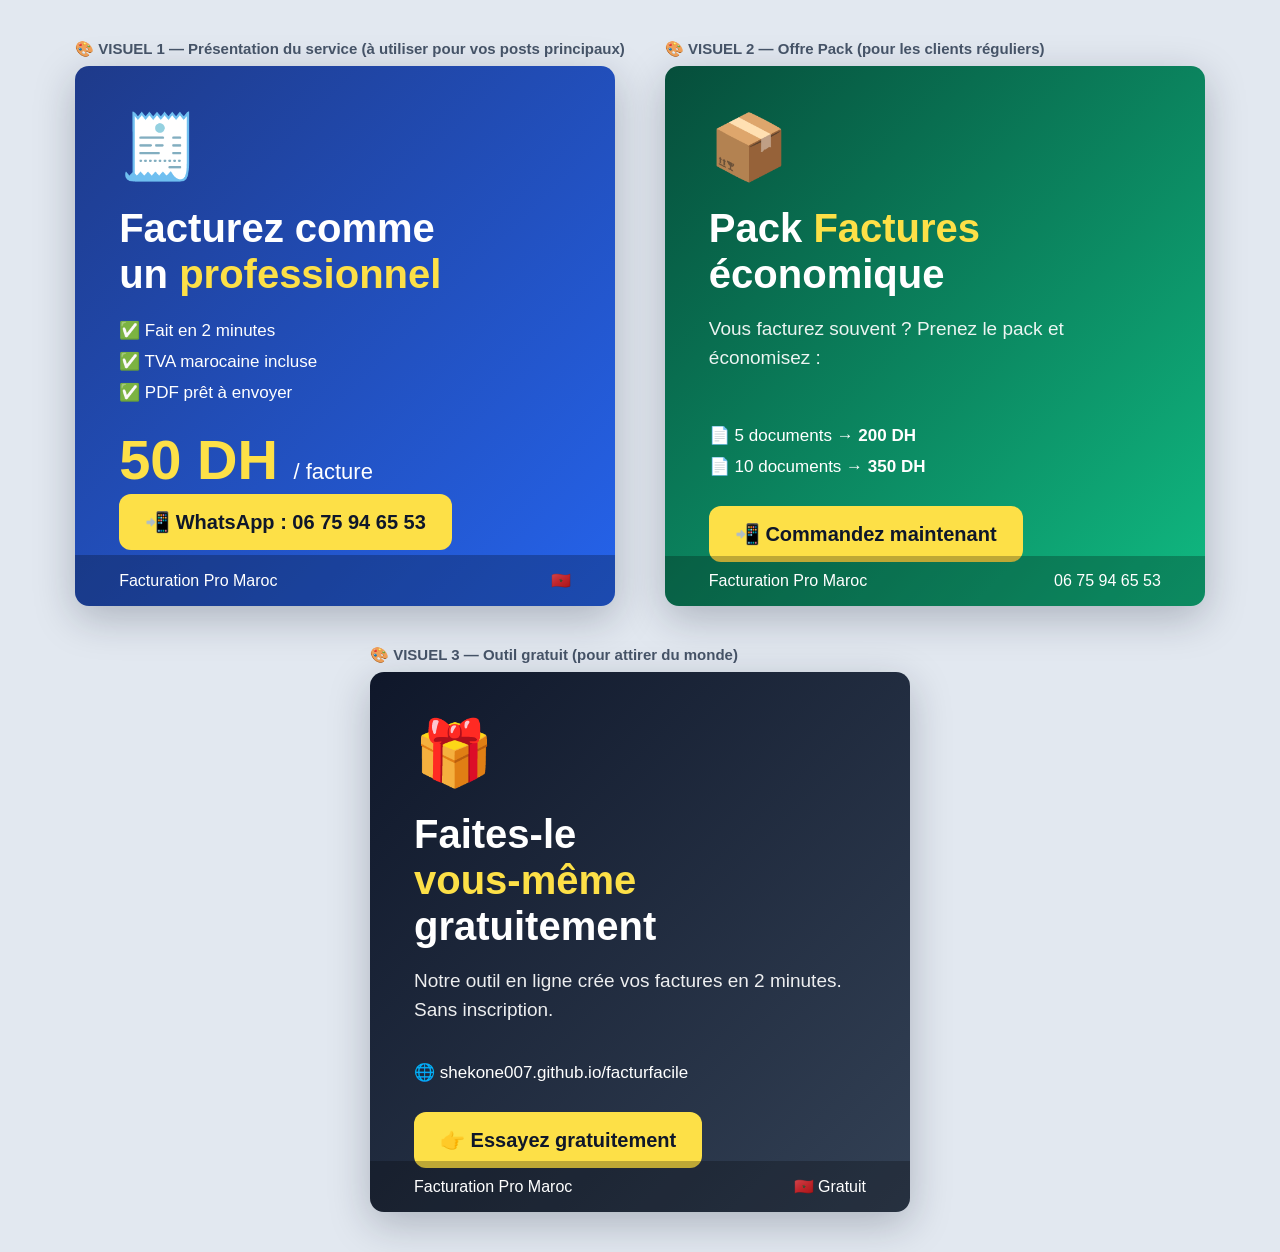
==== visuels/visuels.html @ 0ee47828 "Ajout visuels Facebook (3 PNG) + guide Facebook complet (7 posts, reponses types)" ====
<!DOCTYPE html>
<html lang="fr">
<head>
  <meta charset="UTF-8">
  <title>Visuels Facebook – Facturation Pro Maroc</title>
  <style>
    * { margin: 0; padding: 0; box-sizing: border-box; font-family: 'Segoe UI', Arial, sans-serif; }
    body { background: #e2e8f0; padding: 40px; }
    .wrap { display: flex; flex-wrap: wrap; gap: 40px; justify-content: center; }
    .label { width: 100%; font-size: 15px; color: #475569; margin-bottom: 8px; font-weight: 600; }
    .card-box { display: flex; flex-direction: column; }

    /* Visuel carré 1080x1080 (post Facebook) */
    .post {
      width: 540px; height: 540px; border-radius: 14px; overflow: hidden;
      box-shadow: 0 12px 40px rgba(15,23,42,.25); display: flex; flex-direction: column;
      padding: 44px; color: #fff; position: relative;
    }
    .post.blue { background: linear-gradient(135deg, #1e3a8a 0%, #2563eb 100%); }
    .post.green { background: linear-gradient(135deg, #064e3b 0%, #10b981 100%); }
    .post.dark { background: linear-gradient(135deg, #0f172a 0%, #334155 100%); }

    .post .ico { font-size: 64px; margin-bottom: 20px; }
    .post h1 { font-size: 40px; line-height: 1.15; margin-bottom: 18px; font-weight: 800; }
    .post h1 span { color: #fde047; }
    .post .sub { font-size: 19px; opacity: .92; line-height: 1.5; margin-bottom: 24px; flex: 1; }
    .post .list { list-style: none; margin-bottom: 24px; }
    .post .list li { font-size: 17px; padding: 5px 0; }
    .post .cta {
      background: #fde047; color: #0f172a; padding: 16px 26px; border-radius: 12px;
      font-size: 20px; font-weight: 800; text-align: center; display: inline-block; align-self: flex-start;
    }
    .post .price { font-size: 56px; font-weight: 800; color: #fde047; line-height: 1; margin-bottom: 6px; }
    .post .price small { font-size: 22px; color: #fff; font-weight: 500; }
    .post .footer-bar {
      position: absolute; bottom: 0; left: 0; right: 0; background: rgba(0,0,0,.25);
      padding: 16px 44px; font-size: 16px; display: flex; justify-content: space-between; align-items: center;
    }
  </style>
</head>
<body>
<div class="wrap">

  <div class="card-box">
    <div class="label">🎨 VISUEL 1 — Présentation du service (à utiliser pour vos posts principaux)</div>
    <div class="post blue">
      <div class="ico">🧾</div>
      <h1>Facturez comme<br>un <span>professionnel</span></h1>
      <ul class="list">
        <li>✅ Fait en 2 minutes</li>
        <li>✅ TVA marocaine incluse</li>
        <li>✅ PDF prêt à envoyer</li>
      </ul>
      <div class="price">50 DH <small>/ facture</small></div>
      <div class="cta">📲 WhatsApp : 06 75 94 65 53</div>
      <div class="footer-bar"><span>Facturation Pro Maroc</span><span>🇲🇦</span></div>
    </div>
  </div>

  <div class="card-box">
    <div class="label">🎨 VISUEL 2 — Offre Pack (pour les clients réguliers)</div>
    <div class="post green">
      <div class="ico">📦</div>
      <h1>Pack <span>Factures</span><br>économique</h1>
      <div class="sub">Vous facturez souvent ? Prenez le pack et économisez :</div>
      <ul class="list">
        <li>📄 5 documents → <strong>200 DH</strong></li>
        <li>📄 10 documents → <strong>350 DH</strong></li>
      </ul>
      <div class="cta">📲 Commandez maintenant</div>
      <div class="footer-bar"><span>Facturation Pro Maroc</span><span>06 75 94 65 53</span></div>
    </div>
  </div>

  <div class="card-box">
    <div class="label">🎨 VISUEL 3 — Outil gratuit (pour attirer du monde)</div>
    <div class="post dark">
      <div class="ico">🎁</div>
      <h1>Faites-le<br><span>vous-même</span><br>gratuitement</h1>
      <div class="sub">Notre outil en ligne crée vos factures en 2 minutes. Sans inscription.</div>
      <ul class="list">
        <li>🌐 shekone007.github.io/facturfacile</li>
      </ul>
      <div class="cta">👉 Essayez gratuitement</div>
      <div class="footer-bar"><span>Facturation Pro Maroc</span><span>🇲🇦 Gratuit</span></div>
    </div>
  </div>

</div>
</body>
</html>
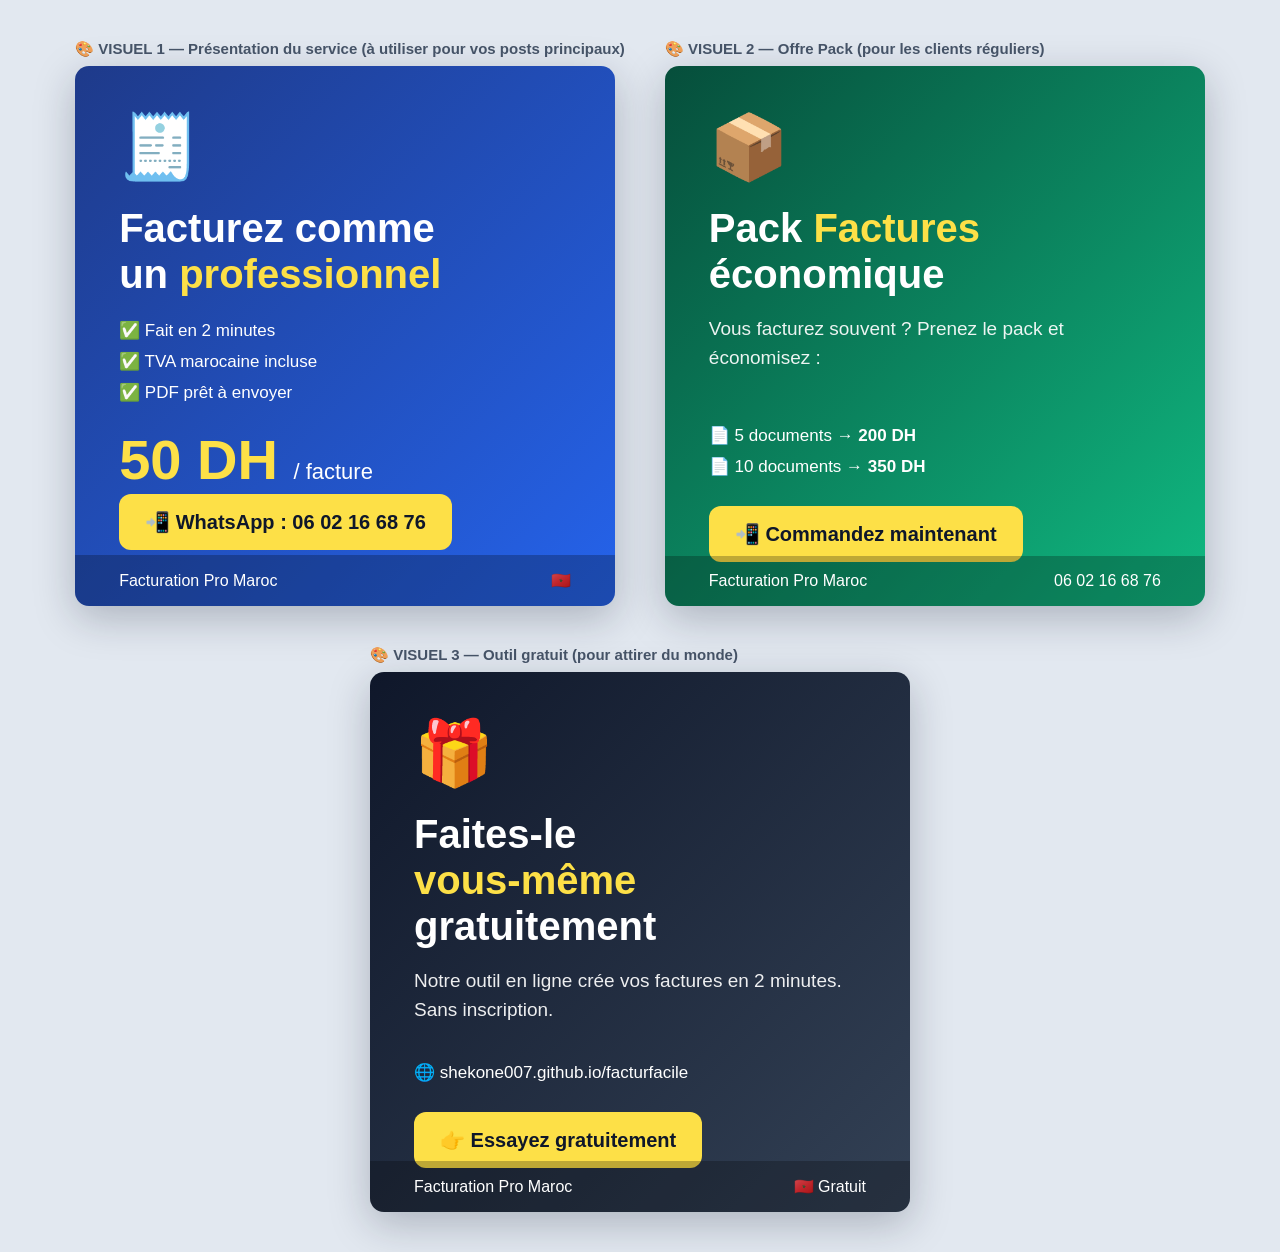
==== commit f9c9b2ad: "Changement numero telephone: 0602166876 partout (site, visuels, guides)" ====
--- a/visuels/visuels.html
+++ b/visuels/visuels.html
@@ -52,7 +52,7 @@
         <li>✅ PDF prêt à envoyer</li>
       </ul>
       <div class="price">50 DH <small>/ facture</small></div>
-      <div class="cta">📲 WhatsApp : 06 75 94 65 53</div>
+      <div class="cta">📲 WhatsApp : 06 02 16 68 76</div>
       <div class="footer-bar"><span>Facturation Pro Maroc</span><span>🇲🇦</span></div>
     </div>
   </div>
@@ -68,7 +68,7 @@
         <li>📄 10 documents → <strong>350 DH</strong></li>
       </ul>
       <div class="cta">📲 Commandez maintenant</div>
-      <div class="footer-bar"><span>Facturation Pro Maroc</span><span>06 75 94 65 53</span></div>
+      <div class="footer-bar"><span>Facturation Pro Maroc</span><span>06 02 16 68 76</span></div>
     </div>
   </div>
 
